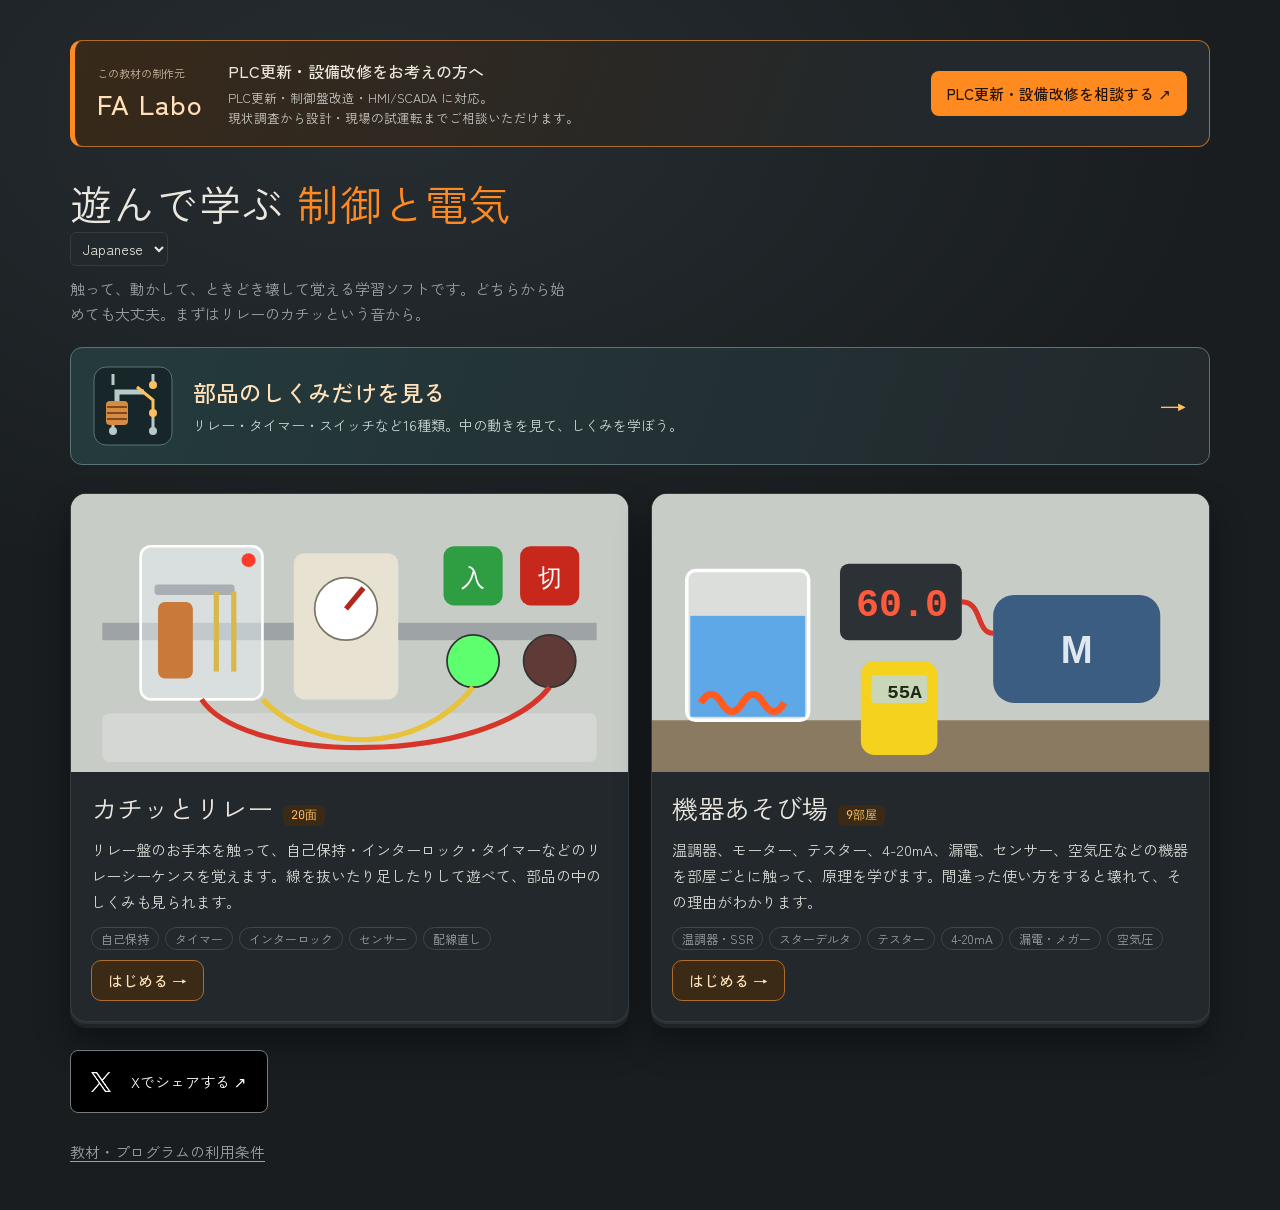
==== index.html @ ec650c58 "初版公開" ====
<!doctype html>
<html lang="ja">
<head>
<meta charset="utf-8">
<meta name="viewport" content="width=device-width, initial-scale=1">
<title>遊んで学ぶ制御と電気</title>
<meta name="description" content="触って、動かして学ぶ制御と電気。カチッとリレー20面と機器あそび場9部屋をブラウザーで体験。制作：FA Labo。">
<link rel="canonical" href="https://learn.fa-labo.com/">
<meta property="og:type" content="website">
<meta property="og:locale" content="ja_JP">
<meta property="og:site_name" content="FA Labo">
<meta property="og:title" content="遊んで学ぶ 制御と電気">
<meta property="og:description" content="触って、動かして学ぶ。リレー・モーター・温度・測定などをブラウザーで体験できる教材です。">
<meta property="og:url" content="https://learn.fa-labo.com/">
<meta property="og:image" content="https://learn.fa-labo.com/assets/share-card.png">
<meta property="og:image:type" content="image/png">
<meta property="og:image:width" content="1200">
<meta property="og:image:height" content="630">
<meta property="og:image:alt" content="遊んで学ぶ 制御と電気。カチッとリレーと機器あそび場。制作 FA Labo。">
<meta name="twitter:card" content="summary_large_image">
<meta name="twitter:title" content="遊んで学ぶ 制御と電気">
<meta name="twitter:description" content="リレー20面と機器あそび場9部屋。触って、動かして学べるFA Laboの教材です。">
<meta name="twitter:image" content="https://learn.fa-labo.com/assets/share-card.png">
<meta name="twitter:image:alt" content="遊んで学ぶ 制御と電気。カチッとリレーと機器あそび場。制作 FA Labo。">
<link rel="preconnect" href="https://fonts.googleapis.com">
<link rel="stylesheet" href="https://fonts.googleapis.com/css2?family=Zen+Kaku+Gothic+New:wght@400;500&family=JetBrains+Mono:wght@500&display=swap">
<style>
/* Layout: 作業台の上に2枚の大きなカード。下に資料。単一のダーク作業場テーマ(2つのソフトと同じ) */
:root{
  color-scheme:dark;
  --bg:#191d20;--bench:#22282c;--ink:#ebe7de;--muted:#98a2a6;--line:#343c41;--accent:#ff8a1f;--live:#ffc061;
  --f-body:"Zen Kaku Gothic New","Hiragino Sans","Yu Gothic","Meiryo",system-ui,sans-serif;
  --f-mono:"JetBrains Mono",ui-monospace,Consolas,monospace;
}
*{box-sizing:border-box}
html,body{margin:0;min-height:100%}
body{background:var(--bg);color:var(--ink);font-family:var(--f-body);font-size:15px;background-image:radial-gradient(1200px 700px at 30% 10%,#262d31 0%,var(--bg) 70%)}
.wrap{max-width:1180px;margin:0 auto;padding:40px max(20px,env(safe-area-inset-left,0px)) 48px;display:flex;flex-direction:column;gap:28px}
header h1{font-weight:400;font-size:clamp(28px,4vw,42px);margin:0;letter-spacing:.02em;line-height:1.35;text-wrap:balance}
header h1 em{font-style:normal;color:var(--accent)}
header p{margin:10px 0 0;color:var(--muted);line-height:1.7;max-width:62ch}
.header-actions{display:flex;align-items:center;flex-wrap:wrap;gap:12px 24px;margin-top:20px}
.parts-link{display:flex;align-items:center;gap:20px;width:100%;padding:18px 22px;border:1px solid #587477;border-radius:12px;background:linear-gradient(110deg,#243b3d,#22282c);color:var(--ink);text-decoration:none;transition:border-color .15s,background .15s}
.parts-link:hover{border-color:var(--live);background:#2b4142}
.parts-link:focus-visible{outline:3px solid var(--accent);outline-offset:3px}
.parts-link svg{width:80px;height:80px;flex-shrink:0}
.parts-copy{display:flex;flex-direction:column;gap:5px;min-width:0}
.parts-copy strong{font-size:clamp(18px,2.5vw,23px);font-weight:500;color:#ffe0b8;line-height:1.5}
.parts-copy small{font-size:14px;color:#c8d5d3;line-height:1.6}
.parts-link .parts-arrow{margin-left:auto;font-size:28px;color:var(--live)}
@media(max-width:600px){.parts-link{padding:16px;gap:12px}.parts-link svg{width:48px;height:64px}.parts-link .parts-arrow{display:none}}
.share-link{display:inline-flex;align-items:center;gap:20px;padding:20px;border:1px solid #727b80;border-radius:8px;background:#000;color:#fff;text-decoration:none}
.share-link img{display:block;width:20px;height:20px;object-fit:contain;flex-shrink:0}
.share-link:hover{border-color:#fff;color:#fff}
.share-link:focus-visible{outline:3px solid var(--accent);outline-offset:3px}
.cards{display:grid;grid-template-columns:repeat(auto-fit,minmax(min(100%,320px),1fr));gap:22px}
a.card{display:flex;flex-direction:column;text-decoration:none;color:inherit;background:var(--bench);border:1px solid var(--line);border-radius:16px;overflow:hidden;
  box-shadow:0 2px 0 #2b3134,0 6px 0 #1f2427,0 20px 34px rgba(0,0,0,.4);transition:transform .15s,border-color .15s}
a.card:hover{transform:translateY(-4px);border-color:#b06c2a}
a.card:focus-visible{outline:3px solid var(--accent);outline-offset:3px}
.pic{background:linear-gradient(#d9dcd6,#b9bdb7);aspect-ratio:16/8;max-width:100%}
.pic svg{display:block;width:100%;height:100%}
.body{padding:18px 20px 20px;display:flex;flex-direction:column;gap:10px;flex:1}
.body h2{font-weight:400;font-size:26px;line-height:1.4;margin:0;display:flex;align-items:baseline;gap:10px;flex-wrap:wrap}
.body h2 span{font-family:var(--f-mono);font-size:12px;color:var(--live);background:#3a2a16;border-radius:6px;padding:2px 8px}
.body p{margin:0;line-height:1.75;color:#d6d9d4}
.tags{display:flex;flex-wrap:wrap;gap:6px;margin-top:2px}
.tags i{font-style:normal;font-size:12px;color:var(--muted);border:1px solid #3d474d;border-radius:999px;padding:2px 9px}
.go{margin-top:auto;align-self:flex-start;font-weight:500;background:#3a2a16;border:1px solid #b06c2a;color:#ffe0b8;border-radius:10px;padding:9px 16px}
a.card:hover .go{background:var(--accent);color:#1a1206}
@media (prefers-reduced-motion:reduce){a.card{transition:none}}

.sponsor{display:flex;flex-wrap:wrap;align-items:center;gap:14px 24px;padding:18px 22px;border:1px solid #b06c2a;border-left:5px solid var(--accent);border-radius:12px;background:linear-gradient(110deg,#382919,#22282c 75%)}
.sponsor-brand{display:flex;flex-direction:column;gap:3px}
.sponsor-brand small{font-size:11px;color:#c9b69d}
.sponsor-brand strong{font:500 27px var(--f-body);letter-spacing:.04em;color:#ffe0b8}
.sponsor-copy{flex:1;min-width:200px}
.sponsor-copy p{margin:0;color:var(--ink);font-weight:500;font-size:16px}
.sponsor-copy small{display:block;margin-top:5px;color:#c5c7c2;line-height:1.6}
.sponsor-cta{display:inline-block;padding:12px 16px;border-radius:8px;background:var(--accent);color:#211407;font-weight:500;text-decoration:none;text-align:center}
.sponsor-cta:hover{background:#ffb054}
.sponsor-cta:focus-visible{outline:3px solid #fff;outline-offset:3px}
@media(max-width:600px){.sponsor{padding:16px;gap:12px}.sponsor-copy{flex-basis:100%;min-width:0}.sponsor-cta{width:100%}}
</style>
<link rel="stylesheet" href="assets/lesson-language.css">
<script defer src="assets/english-cache.js"></script>
<script defer src="assets/lesson-terms.js"></script>
<script defer src="assets/lesson-language.js"></script>
</head>
<body>
<div class="wrap">
  <aside class="sponsor" aria-label="制作元 FA Labo のご案内">
    <div class="sponsor-brand"><small>この教材の制作元</small><strong>FA Labo</strong></div>
    <div class="sponsor-copy"><p>PLC更新・設備改修をお考えの方へ</p><small>PLC更新・制御盤改造・HMI/SCADA に対応。<br>現状調査から設計・現場の試運転までご相談いただけます。</small></div>
    <a class="sponsor-cta" href="https://fa-labo.com/">PLC更新・設備改修を相談する ↗</a>
  </aside>
  <header>
    <h1>遊んで学ぶ <em>制御と電気</em></h1>
    <select class="language-picker" data-language aria-label="Language / 言語" translate="no"><option value="ja" lang="en">Japanese</option><option value="en" lang="en">English</option></select>
    <p>触って、動かして、ときどき壊して覚える学習ソフトです。どちらから始めても大丈夫。まずはリレーのカチッという音から。</p>
    <div class="header-actions">
      <a class="parts-link" href="apps/click-relay.html?view=parts">
        <svg viewBox="0 0 80 80" aria-hidden="true" focusable="false">
          <rect x="1" y="1" width="78" height="78" rx="12" fill="#172729" stroke="#587477"/>
          <path d="M20 65V47M60 65V47M20 19V8M60 19V8" stroke="#b7c9c8" stroke-width="3" fill="none"/>
          <rect x="13" y="35" width="22" height="24" rx="4" fill="#d58b42"/>
          <path d="M14 41H34M14 47H34M14 53H34" stroke="#82471d" stroke-width="2"/>
          <path d="M24 35V26H51" stroke="#b7c9c8" stroke-width="5" fill="none"/>
          <path d="M60 47V34L44 21" stroke="#ffc061" stroke-width="3" fill="none"/>
          <circle cx="60" cy="19" r="4" fill="#ffc061"/><circle cx="60" cy="47" r="4" fill="#ffc061"/>
          <circle cx="20" cy="65" r="4" fill="#b7c9c8"/><circle cx="60" cy="65" r="4" fill="#b7c9c8"/>
        </svg>
        <span class="parts-copy"><strong>部品のしくみだけを見る</strong><small>リレー・タイマー・スイッチなど16種類。中の動きを見て、しくみを学ぼう。</small></span>
        <span class="parts-arrow" aria-hidden="true">→</span>
      </a>
    </div>
  </header>

  <div class="cards">
    <a class="card" href="apps/click-relay.html">
      <div class="pic"><svg viewBox="0 0 320 160" aria-hidden="true">
        <rect x="0" y="0" width="320" height="160" fill="#c8ccc6"/>
        <rect x="18" y="74" width="284" height="10" fill="#9ea3a6"/>
        <rect x="40" y="30" width="70" height="88" rx="6" fill="rgba(235,245,250,.45)" stroke="#fff" stroke-width="1.5"/>
        <rect x="50" y="62" width="20" height="44" rx="4" fill="#c97a3a"/><rect x="48" y="52" width="46" height="6" rx="2" fill="#a9aeb2"/>
        <rect x="82" y="56" width="3" height="46" fill="#d9b84a"/><rect x="92" y="56" width="3" height="46" fill="#d9b84a"/>
        <circle cx="102" cy="38" r="4" fill="#ff3b2b"/>
        <rect x="128" y="34" width="60" height="84" rx="6" fill="#e8e2d2"/><circle cx="158" cy="66" r="18" fill="#fff" stroke="#7d7666"/><line x1="158" y1="66" x2="168" y2="54" stroke="#b2261c" stroke-width="3"/>
        <rect x="18" y="126" width="284" height="28" rx="4" fill="#d4d7d3"/>
        <rect x="214" y="30" width="34" height="34" rx="6" fill="#2f9e43"/><text x="231" y="53" text-anchor="middle" style="font:500 14px sans-serif;fill:#fff">入</text>
        <rect x="258" y="30" width="34" height="34" rx="6" fill="#c8281c"/><text x="275" y="53" text-anchor="middle" style="font:500 14px sans-serif;fill:#fff">切</text>
        <circle cx="231" cy="96" r="15" fill="#5dff6e" stroke="#333"/><circle cx="275" cy="96" r="15" fill="#5f3a36" stroke="#333"/>
        <path d="M110 118 C140 150 200 150 231 111" fill="none" stroke="#e8c23a" stroke-width="3"/><path d="M75 118 C100 156 240 156 275 111" fill="none" stroke="#d8352a" stroke-width="3"/>
      </svg></div>
      <div class="body">
        <h2>カチッとリレー<span>20面</span></h2>
        <p>リレー盤のお手本を触って、自己保持・インターロック・タイマーなどのリレーシーケンスを覚えます。線を抜いたり足したりして遊べて、部品の中のしくみも見られます。</p>
        <div class="tags"><i>自己保持</i><i>タイマー</i><i>インターロック</i><i>センサー</i><i>配線直し</i></div>
        <span class="go">はじめる →</span>
      </div>
    </a>

    <a class="card" href="apps/device-playground.html">
      <div class="pic"><svg viewBox="0 0 320 160" aria-hidden="true">
        <rect x="0" y="0" width="320" height="160" fill="#c8ccc6"/>
        <rect x="0" y="130" width="320" height="30" fill="#8b7a62"/>
        <rect x="20" y="44" width="70" height="86" rx="5" fill="rgba(255,255,255,.35)" stroke="#fff" stroke-width="2"/>
        <rect x="22" y="70" width="66" height="58" fill="#5fa8e8"/><path d="M28 120 q6 -10 12 0 t12 0 t12 0 t12 0" fill="none" stroke="#ff5a1f" stroke-width="4"/>
        <rect x="108" y="40" width="70" height="44" rx="5" fill="#2c3136"/><text x="170" y="70" text-anchor="end" style="font:700 22px monospace;fill:#ff5a3c">60.0</text>
        <rect x="196" y="58" width="96" height="62" rx="12" fill="#3b5d82"/><text x="244" y="97" text-anchor="middle" style="font:700 22px sans-serif;fill:#dfe8f0">M</text>
        <rect x="120" y="96" width="44" height="54" rx="8" fill="#f4d21e"/><rect x="126" y="104" width="32" height="16" rx="2" fill="#c9d6b8"/><text x="155" y="117" text-anchor="end" style="font:700 11px monospace;fill:#1c2a14">55A</text>
        <path d="M178 62 C190 62 186 80 196 80" fill="none" stroke="#d8352a" stroke-width="3"/>
      </svg></div>
      <div class="body">
        <h2>機器あそび場<span>9部屋</span></h2>
        <p>温調器、モーター、テスター、4-20mA、漏電、センサー、空気圧などの機器を部屋ごとに触って、原理を学びます。間違った使い方をすると壊れて、その理由がわかります。</p>
        <div class="tags"><i>温調器・SSR</i><i>スターデルタ</i><i>テスター</i><i>4-20mA</i><i>漏電・メガー</i><i>空気圧</i></div>
        <span class="go">はじめる →</span>
      </div>
    </a>
  </div>
  <div class="share-footer">
<a class="share-link" href="https://x.com/intent/tweet?url=https%3A%2F%2Flearn.fa-labo.com%2F&amp;text=%E9%81%8A%E3%82%93%E3%81%A7%E5%AD%A6%E3%81%B6%20%E5%88%B6%E5%BE%A1%E3%81%A8%E9%9B%BB%E6%B0%97%20%7C%20FA%20Labo" target="_blank" rel="noopener noreferrer"><img src="assets/x-logo-white.png" alt="" width="20" height="20"><span>Xでシェアする ↗</span></a>
  </div>
  <footer><a class="license-link" href="LICENSE.txt" target="_blank" rel="noopener">教材・プログラムの利用条件</a></footer>
</div>
</body>
</html>
---- assets/lesson-language.css ----
.language-picker{font:inherit;font-size:14px;color:var(--ink,#eee);background:#22292d;border:1px solid var(--line,#58605c);border-radius:6px;padding:5px 8px;max-width:100%}
.license-link{color:var(--muted);text-underline-offset:3px}
/* Reserve room for both labels so toggling a control does not move its neighbours. */
button:is(#lid,#drain,#hs,#ilk,#brk,#measBreaker,#flt,#r250,#run,#touch,#cam,#wirePower,#snd,#reset.t,#partPause){box-sizing:border-box;flex-shrink:0;max-width:100%;width:var(--toggle-width,16em)}
button:is(#run,#wirePower,#partPause){--toggle-width:8em}
button#snd{--toggle-width:9em}
button:is(#lid,#drain,#hs,#r250){--toggle-width:14em}
button:is(#touch,#cam){--toggle-width:22em}
button#reset.t{--toggle-width:18em}
#referenceEnds:not([hidden]){display:block;margin-top:8px;color:var(--ink);font-size:14px}
html:lang(en) .stages button,html:lang(en) .rooms button{white-space:normal}
html:lang(en) .ptext,html:lang(en) .notes,html:lang(en) .say{overflow-wrap:anywhere}
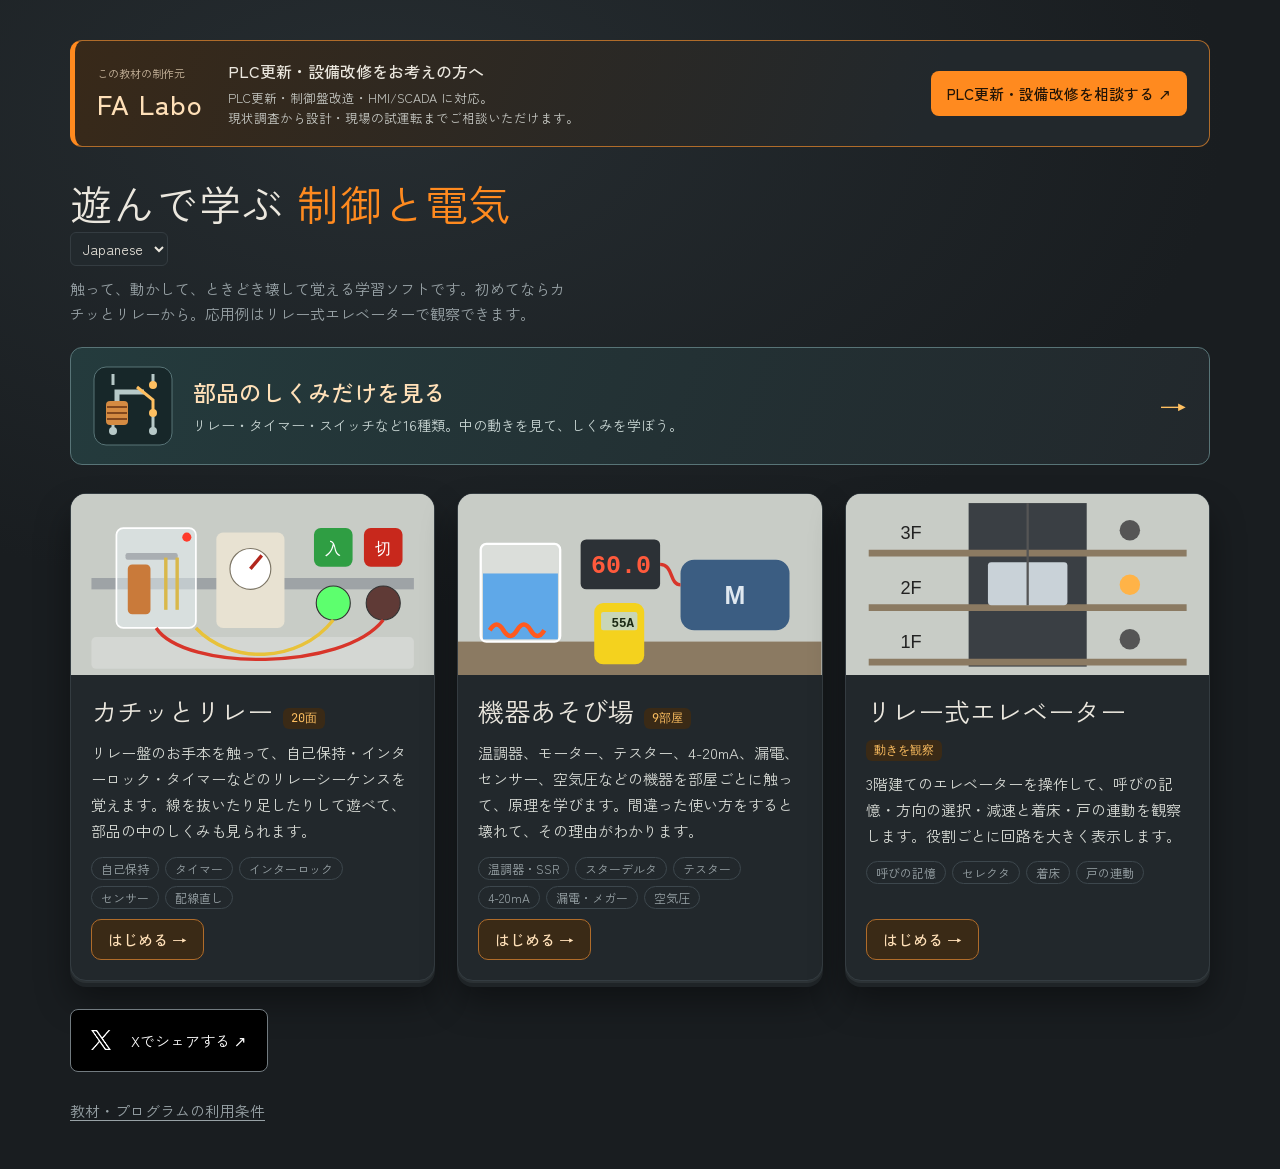
==== commit 1fbe82cb: "リレー式エレベーター教材と共通の言語・記録機能を追加" ====
--- a/index.html
+++ b/index.html
@@ -4,7 +4,7 @@
 <meta charset="utf-8">
 <meta name="viewport" content="width=device-width, initial-scale=1">
 <title>遊んで学ぶ制御と電気</title>
-<meta name="description" content="触って、動かして学ぶ制御と電気。カチッとリレー20面と機器あそび場9部屋をブラウザーで体験。制作：FA Labo。">
+<meta name="description" content="触って、動かして学ぶ制御と電気。リレー20面、機器9部屋、リレー式エレベーターをブラウザーで体験。制作：FA Labo。">
 <link rel="canonical" href="https://learn.fa-labo.com/">
 <meta property="og:type" content="website">
 <meta property="og:locale" content="ja_JP">
@@ -97,7 +97,7 @@
   <header>
     <h1>遊んで学ぶ <em>制御と電気</em></h1>
     <select class="language-picker" data-language aria-label="Language / 言語" translate="no"><option value="ja" lang="en">Japanese</option><option value="en" lang="en">English</option></select>
-    <p>触って、動かして、ときどき壊して覚える学習ソフトです。どちらから始めても大丈夫。まずはリレーのカチッという音から。</p>
+    <p>触って、動かして、ときどき壊して覚える学習ソフトです。初めてならカチッとリレーから。応用例はリレー式エレベーターで観察できます。</p>
     <div class="header-actions">
       <a class="parts-link" href="apps/click-relay.html?view=parts">
         <svg viewBox="0 0 80 80" aria-hidden="true" focusable="false">
@@ -158,6 +158,10 @@
         <span class="go">はじめる →</span>
       </div>
     </a>
+    <a class="card" href="apps/relay-elevator.html">
+      <div class="pic"><svg viewBox="0 0 320 160" aria-hidden="true"><rect width="320" height="160" fill="#c8ccc6"/><rect x="108" y="8" width="104" height="144" fill="#3a3f44"/><path d="M20 52H300M20 100H300M20 148H300" stroke="#8b7a62" stroke-width="6"/><rect x="125" y="60" width="70" height="38" rx="3" fill="#c9d2d8"/><path d="M160 60V98M160 8V60" stroke="#555" stroke-width="2"/><g fill="#222" style="font:400 16px sans-serif"><text x="48" y="40">3F</text><text x="48" y="88">2F</text><text x="48" y="136">1F</text></g><circle cx="250" cy="32" r="9" fill="#555"/><circle cx="250" cy="80" r="9" fill="#ffb347"/><circle cx="250" cy="128" r="9" fill="#555"/></svg></div>
+      <div class="body"><h2>リレー式エレベーター<span>動きを観察</span></h2><p>3階建てのエレベーターを操作して、呼びの記憶・方向の選択・減速と着床・戸の連動を観察します。役割ごとに回路を大きく表示します。</p><div class="tags"><i>呼びの記憶</i><i>セレクタ</i><i>着床</i><i>戸の連動</i></div><span class="go">はじめる →</span></div>
+    </a>
   </div>
   <div class="share-footer">
 <a class="share-link" href="https://x.com/intent/tweet?url=https%3A%2F%2Flearn.fa-labo.com%2F&amp;text=%E9%81%8A%E3%82%93%E3%81%A7%E5%AD%A6%E3%81%B6%20%E5%88%B6%E5%BE%A1%E3%81%A8%E9%9B%BB%E6%B0%97%20%7C%20FA%20Labo" target="_blank" rel="noopener noreferrer"><img src="assets/x-logo-white.png" alt="" width="20" height="20"><span>Xでシェアする ↗</span></a>
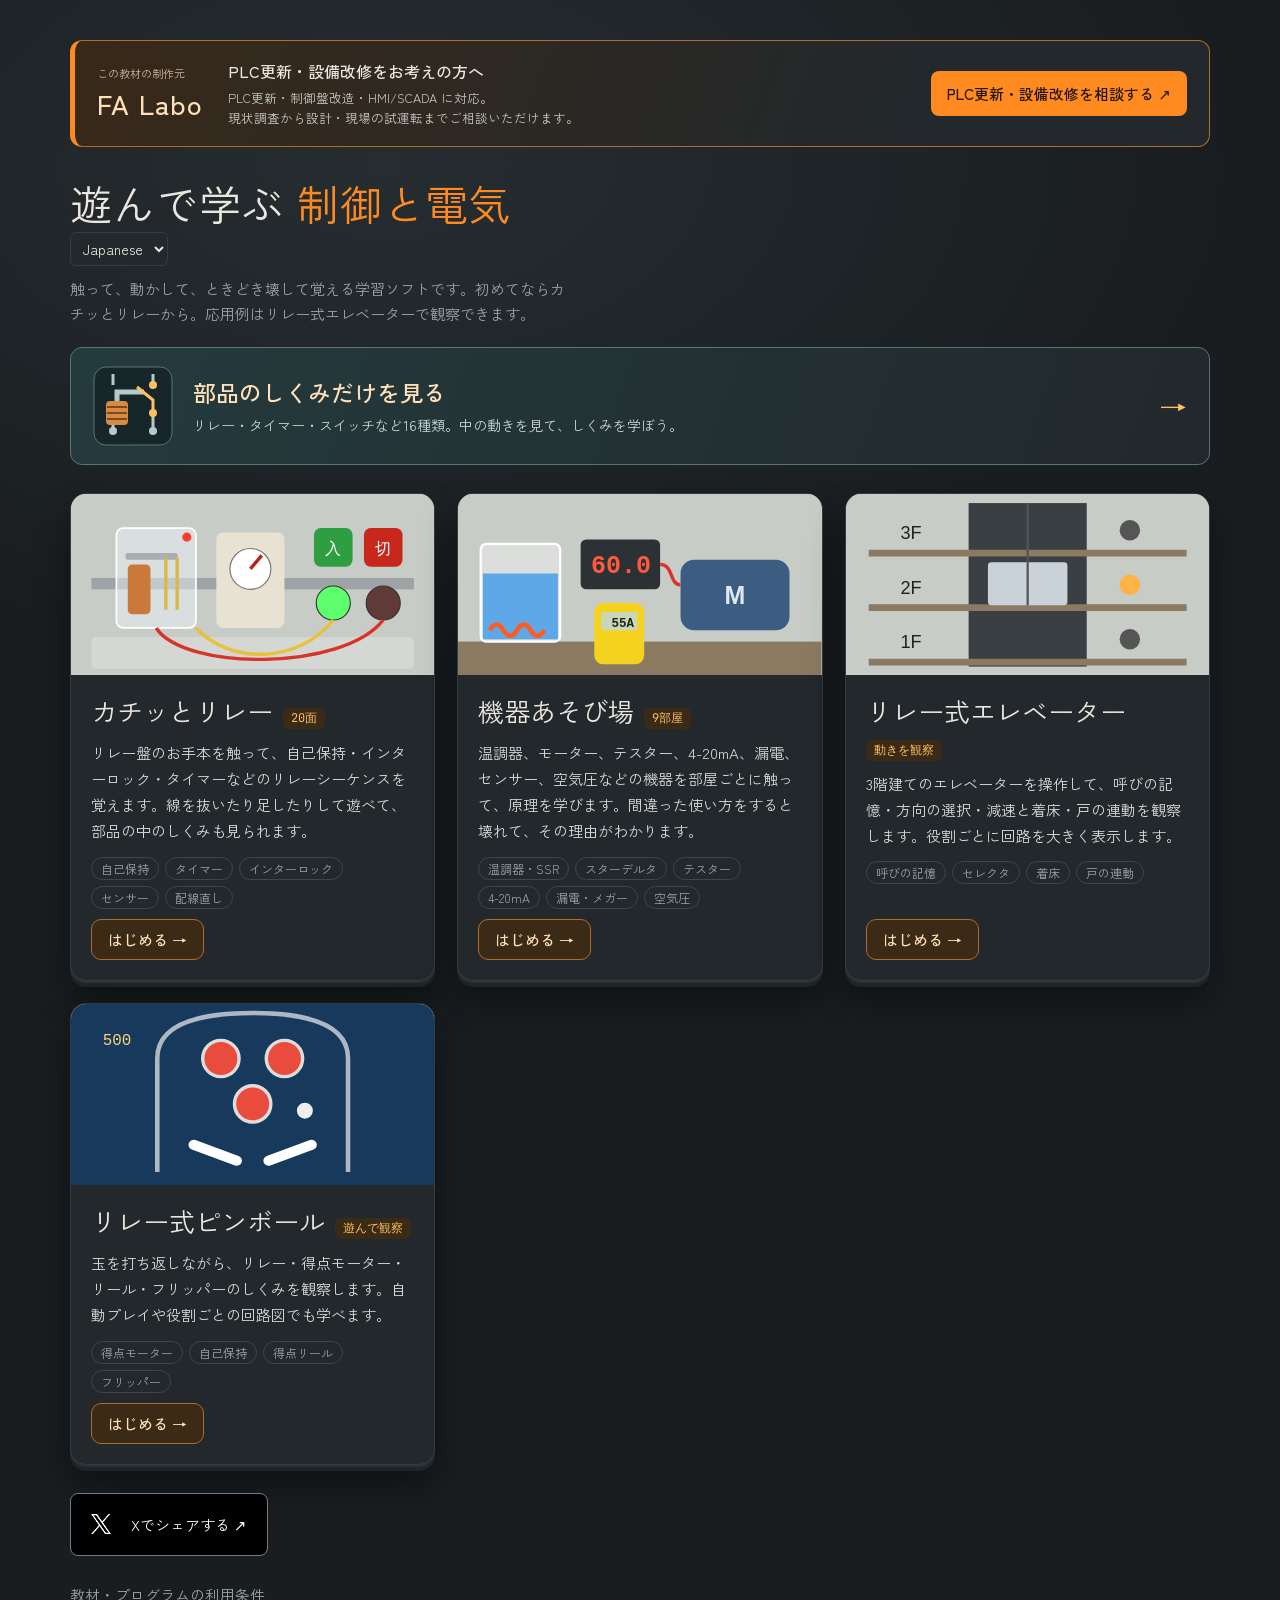
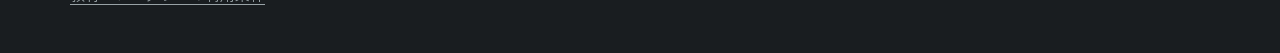
==== commit 2f815d74: "リレー式ピンボール教材を追加し5球固定の回路に整理" ====
--- a/index.html
+++ b/index.html
@@ -4,7 +4,7 @@
 <meta charset="utf-8">
 <meta name="viewport" content="width=device-width, initial-scale=1">
 <title>遊んで学ぶ制御と電気</title>
-<meta name="description" content="触って、動かして学ぶ制御と電気。リレー20面、機器9部屋、リレー式エレベーターをブラウザーで体験。制作：FA Labo。">
+<meta name="description" content="触って、動かして学ぶ制御と電気。リレー20面、機器9部屋、エレベーター、ピンボールをブラウザーで体験。制作：FA Labo。">
 <link rel="canonical" href="https://learn.fa-labo.com/">
 <meta property="og:type" content="website">
 <meta property="og:locale" content="ja_JP">
@@ -162,6 +162,10 @@
       <div class="pic"><svg viewBox="0 0 320 160" aria-hidden="true"><rect width="320" height="160" fill="#c8ccc6"/><rect x="108" y="8" width="104" height="144" fill="#3a3f44"/><path d="M20 52H300M20 100H300M20 148H300" stroke="#8b7a62" stroke-width="6"/><rect x="125" y="60" width="70" height="38" rx="3" fill="#c9d2d8"/><path d="M160 60V98M160 8V60" stroke="#555" stroke-width="2"/><g fill="#222" style="font:400 16px sans-serif"><text x="48" y="40">3F</text><text x="48" y="88">2F</text><text x="48" y="136">1F</text></g><circle cx="250" cy="32" r="9" fill="#555"/><circle cx="250" cy="80" r="9" fill="#ffb347"/><circle cx="250" cy="128" r="9" fill="#555"/></svg></div>
       <div class="body"><h2>リレー式エレベーター<span>動きを観察</span></h2><p>3階建てのエレベーターを操作して、呼びの記憶・方向の選択・減速と着床・戸の連動を観察します。役割ごとに回路を大きく表示します。</p><div class="tags"><i>呼びの記憶</i><i>セレクタ</i><i>着床</i><i>戸の連動</i></div><span class="go">はじめる →</span></div>
     </a>
+    <a class="card" href="apps/relay-pinball.html">
+      <div class="pic"><svg viewBox="0 0 320 160" aria-hidden="true"><rect width="320" height="160" fill="#173a5c"/><path d="M76 148V48Q76 8 160 8Q244 8 244 48V148" fill="none" stroke="#adb8c4" stroke-width="4"/><g fill="#e94b3c" stroke="#ddd" stroke-width="3"><circle cx="132" cy="48" r="16"/><circle cx="188" cy="48" r="16"/><circle cx="160" cy="88" r="16"/></g><path d="M108 124L146 138M212 124L174 138" stroke="#fff" stroke-width="9" stroke-linecap="round"/><circle cx="206" cy="94" r="7" fill="#eee"/><text x="28" y="36" fill="#ffcf7a" style="font:500 14px monospace">500</text></svg></div>
+      <div class="body"><h2>リレー式ピンボール<span>遊んで観察</span></h2><p>玉を打ち返しながら、リレー・得点モーター・リール・フリッパーのしくみを観察します。自動プレイや役割ごとの回路図でも学べます。</p><div class="tags"><i>得点モーター</i><i>自己保持</i><i>得点リール</i><i>フリッパー</i></div><span class="go">はじめる →</span></div>
+    </a>
   </div>
   <div class="share-footer">
 <a class="share-link" href="https://x.com/intent/tweet?url=https%3A%2F%2Flearn.fa-labo.com%2F&amp;text=%E9%81%8A%E3%82%93%E3%81%A7%E5%AD%A6%E3%81%B6%20%E5%88%B6%E5%BE%A1%E3%81%A8%E9%9B%BB%E6%B0%97%20%7C%20FA%20Labo" target="_blank" rel="noopener noreferrer"><img src="assets/x-logo-white.png" alt="" width="20" height="20"><span>Xでシェアする ↗</span></a>
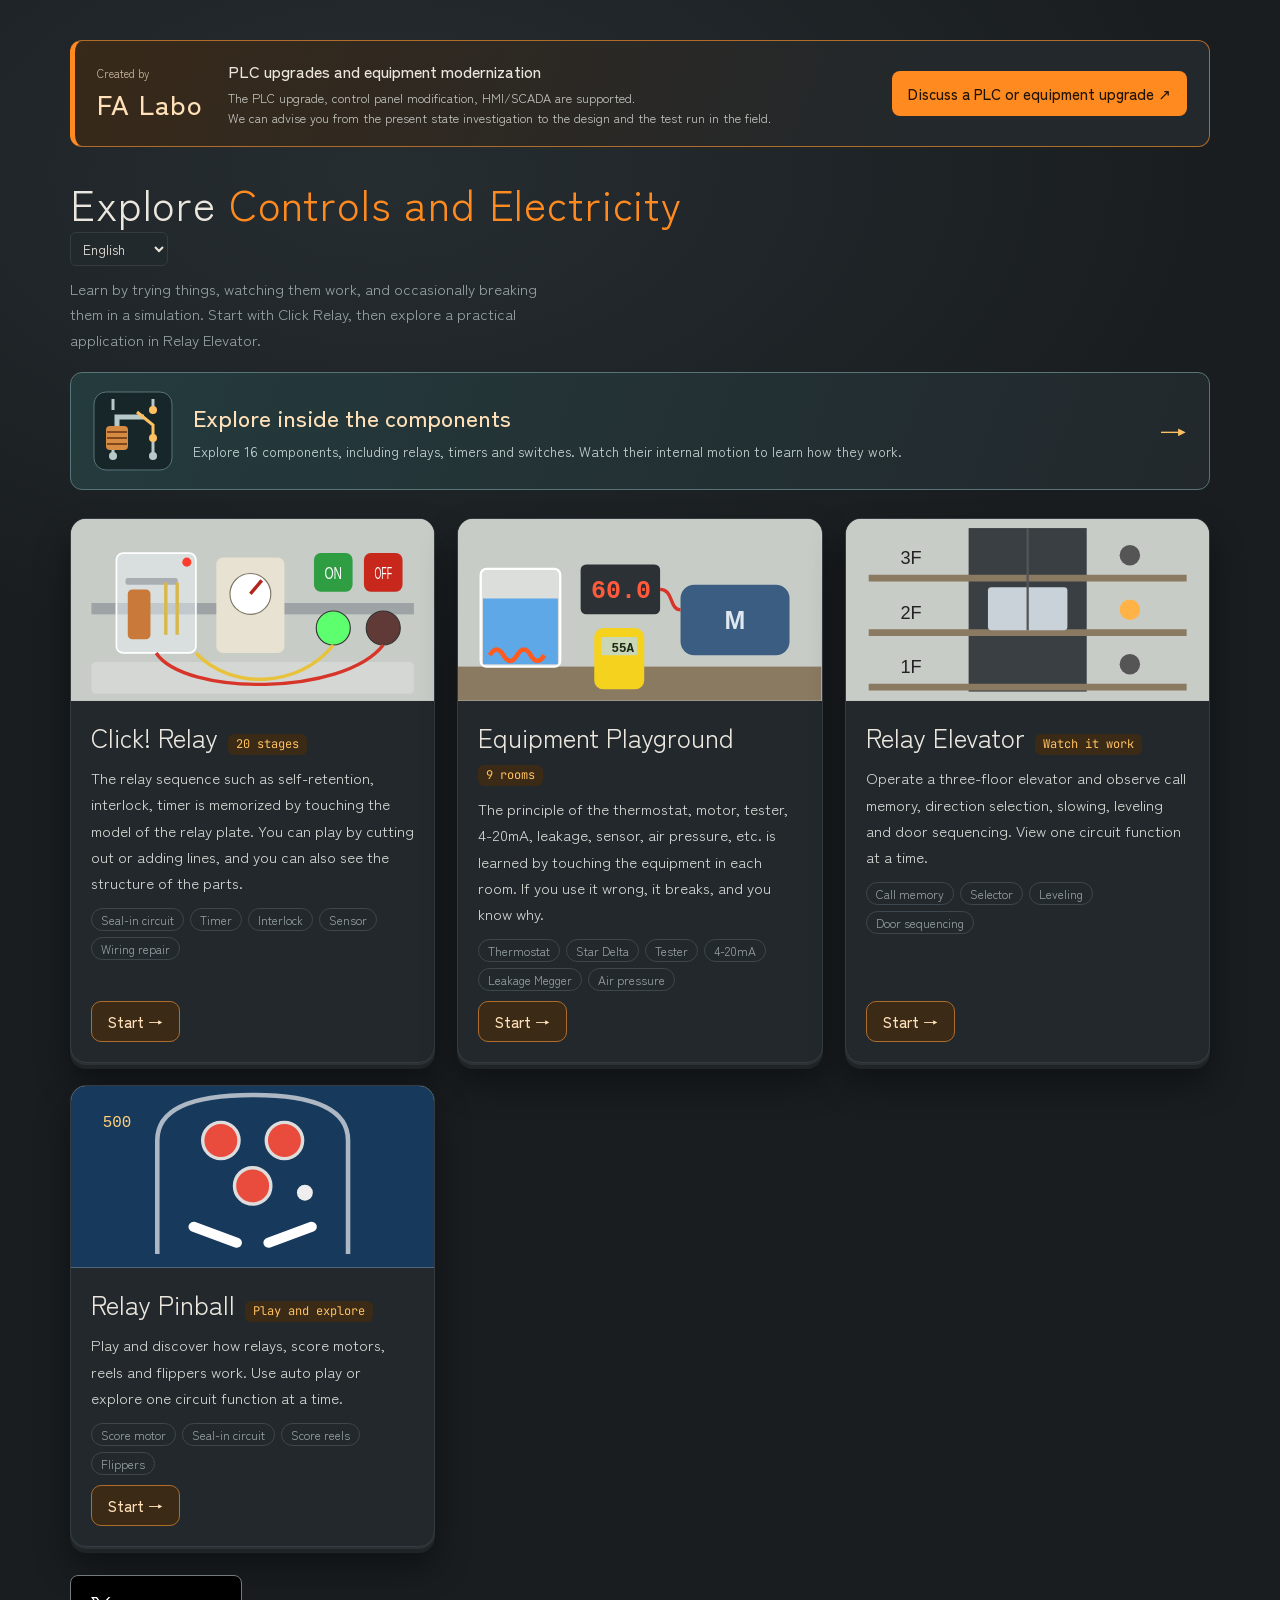
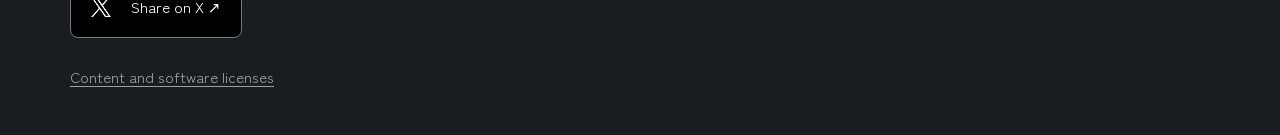
==== commit ed791032: "英訳漏れを修正しブラウザー言語とX投稿文の切り替えに対応" ====
--- a/index.html
+++ b/index.html
@@ -168,7 +168,7 @@
     </a>
   </div>
   <div class="share-footer">
-<a class="share-link" href="https://x.com/intent/tweet?url=https%3A%2F%2Flearn.fa-labo.com%2F&amp;text=%E9%81%8A%E3%82%93%E3%81%A7%E5%AD%A6%E3%81%B6%20%E5%88%B6%E5%BE%A1%E3%81%A8%E9%9B%BB%E6%B0%97%20%7C%20FA%20Labo" target="_blank" rel="noopener noreferrer"><img src="assets/x-logo-white.png" alt="" width="20" height="20"><span>Xでシェアする ↗</span></a>
+<a class="share-link" data-share-ja="遊んで学ぶ 制御と電気 | FA Labo" data-share-en="Learn Controls and Electricity Through Play | FA Labo" href="https://x.com/intent/tweet?url=https%3A%2F%2Flearn.fa-labo.com%2F&amp;text=%E9%81%8A%E3%82%93%E3%81%A7%E5%AD%A6%E3%81%B6%20%E5%88%B6%E5%BE%A1%E3%81%A8%E9%9B%BB%E6%B0%97%20%7C%20FA%20Labo" target="_blank" rel="noopener noreferrer"><img src="assets/x-logo-white.png" alt="" width="20" height="20"><span>Xでシェアする ↗</span></a>
   </div>
   <footer><a class="license-link" href="LICENSE.txt" target="_blank" rel="noopener">教材・プログラムの利用条件</a></footer>
 </div>
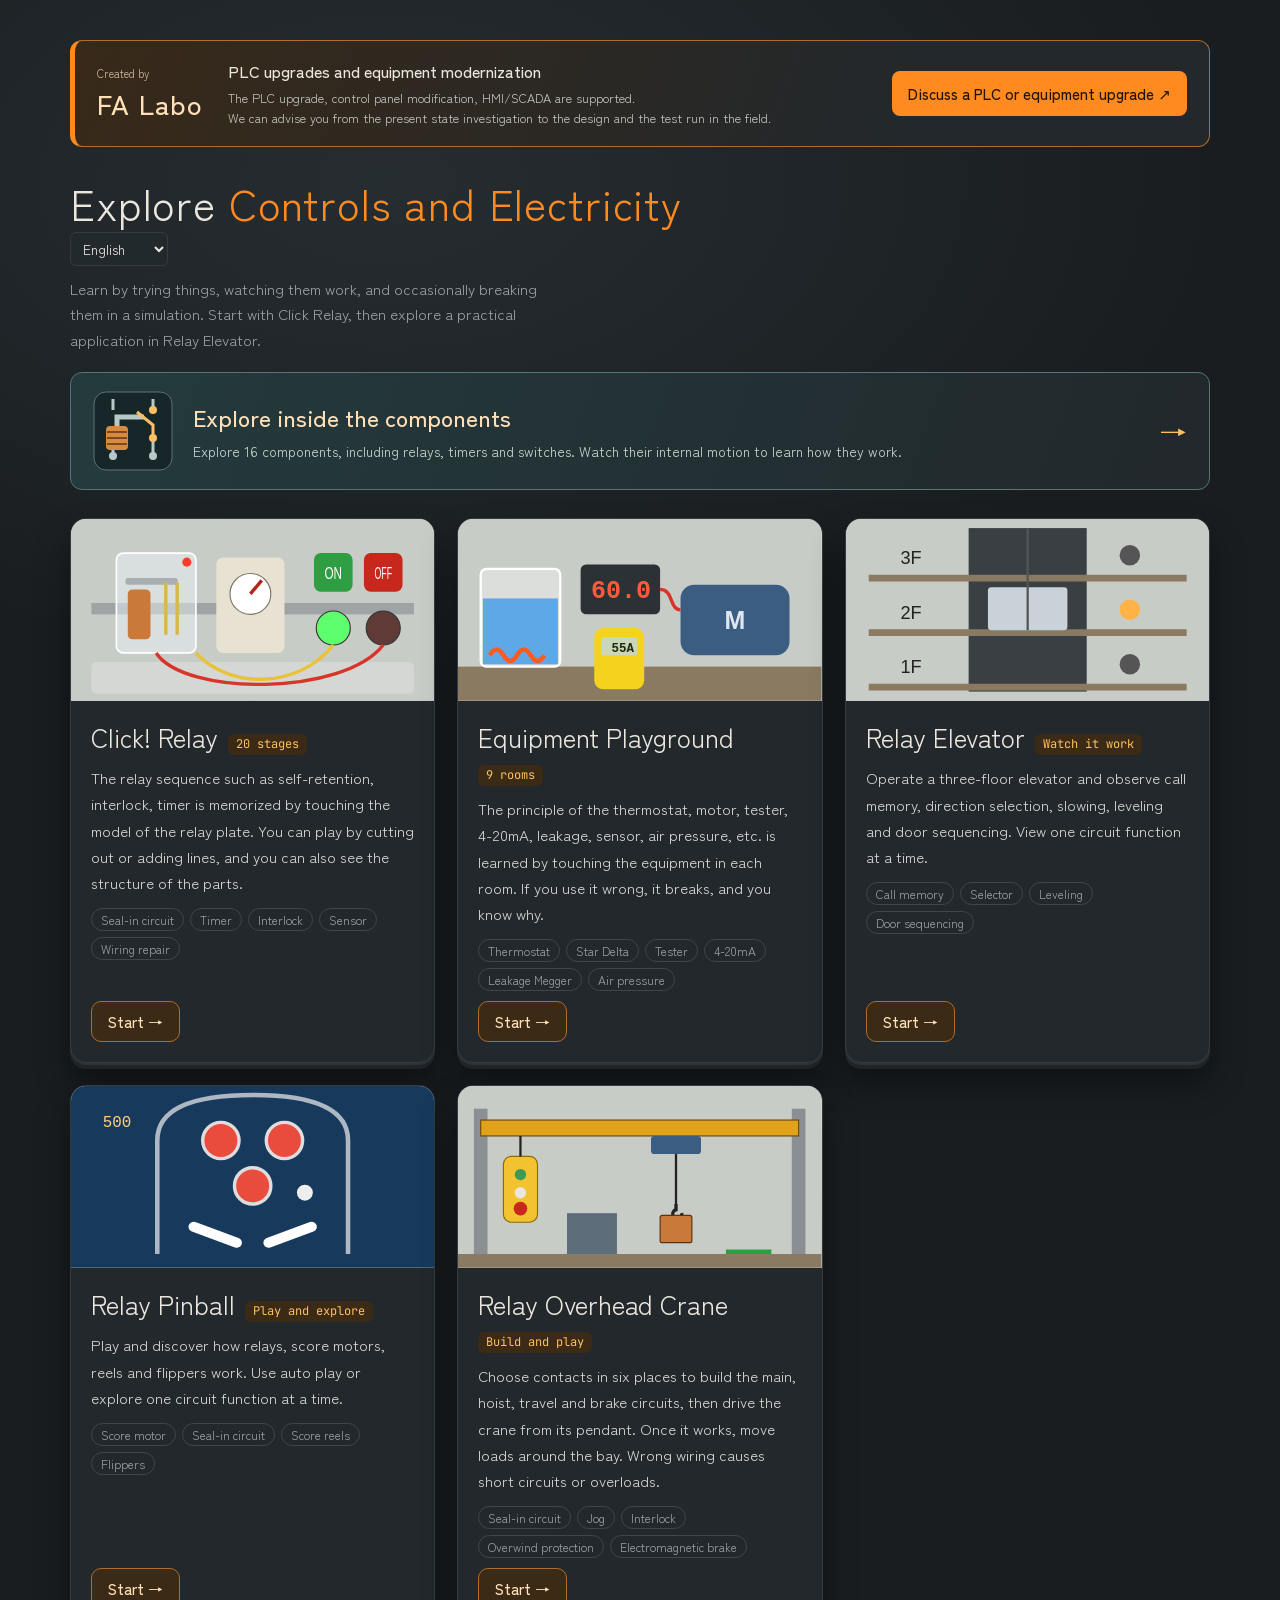
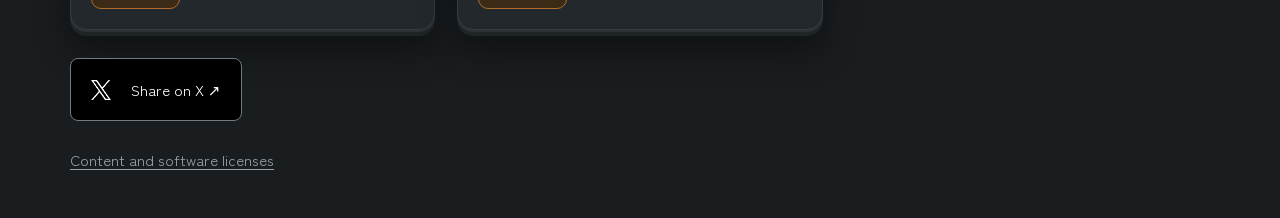
==== commit f76a586e: "天井クレーン教材を追加し日英表示と任意の答え表示に対応" ====
--- a/index.html
+++ b/index.html
@@ -4,7 +4,7 @@
 <meta charset="utf-8">
 <meta name="viewport" content="width=device-width, initial-scale=1">
 <title>遊んで学ぶ制御と電気</title>
-<meta name="description" content="触って、動かして学ぶ制御と電気。リレー20面、機器9部屋、エレベーター、ピンボールをブラウザーで体験。制作：FA Labo。">
+<meta name="description" content="触って、動かして学ぶ制御と電気。リレー20面、機器9部屋、エレベーター、ピンボール、天井クレーンをブラウザーで体験。制作：FA Labo。">
 <link rel="canonical" href="https://learn.fa-labo.com/">
 <meta property="og:type" content="website">
 <meta property="og:locale" content="ja_JP">
@@ -166,6 +166,10 @@
       <div class="pic"><svg viewBox="0 0 320 160" aria-hidden="true"><rect width="320" height="160" fill="#173a5c"/><path d="M76 148V48Q76 8 160 8Q244 8 244 48V148" fill="none" stroke="#adb8c4" stroke-width="4"/><g fill="#e94b3c" stroke="#ddd" stroke-width="3"><circle cx="132" cy="48" r="16"/><circle cx="188" cy="48" r="16"/><circle cx="160" cy="88" r="16"/></g><path d="M108 124L146 138M212 124L174 138" stroke="#fff" stroke-width="9" stroke-linecap="round"/><circle cx="206" cy="94" r="7" fill="#eee"/><text x="28" y="36" fill="#ffcf7a" style="font:500 14px monospace">500</text></svg></div>
       <div class="body"><h2>リレー式ピンボール<span>遊んで観察</span></h2><p>玉を打ち返しながら、リレー・得点モーター・リール・フリッパーのしくみを観察します。自動プレイや役割ごとの回路図でも学べます。</p><div class="tags"><i>得点モーター</i><i>自己保持</i><i>得点リール</i><i>フリッパー</i></div><span class="go">はじめる →</span></div>
     </a>
+    <a class="card" href="apps/relay-crane.html">
+      <div class="pic"><svg viewBox="0 0 320 160" aria-hidden="true"><rect width="320" height="160" fill="#c8ccc6"/><rect x="14" y="20" width="12" height="130" fill="#8a8f93"/><rect x="294" y="20" width="12" height="130" fill="#8a8f93"/><rect x="0" y="148" width="320" height="12" fill="#8b7a62"/><rect x="20" y="30" width="280" height="14" fill="#e0a21a" stroke="#6a4a08"/><rect x="170" y="44" width="44" height="16" rx="3" fill="#3b5d82"/><path d="M192 60V104" stroke="#222" stroke-width="2"/><path d="M192 104v5a4 4 0 1 0 5 3" fill="none" stroke="#222" stroke-width="3"/><rect x="178" y="114" width="28" height="24" rx="2" fill="#c97a3a" stroke="#5a3410"/><rect x="96" y="112" width="44" height="36" fill="#5d6e7a"/><rect x="236" y="144" width="40" height="4" fill="#2f9e43"/><rect x="40" y="62" width="30" height="58" rx="7" fill="#f2c230" stroke="#8a6a0c"/><circle cx="55" cy="78" r="5" fill="#3d9a52"/><circle cx="55" cy="94" r="5" fill="#e8e6df"/><circle cx="55" cy="108" r="6" fill="#c8281c"/><path d="M55 62V44" stroke="#222" stroke-width="2"/></svg></div>
+      <div class="body"><h2>リレー式天井クレーン<span>組んで遊ぶ</span></h2><p>主幹・巻上・横行・走行・ブレーキの回路を6か所選んで組み、押しボタンでクレーンを動かします。完成したら荷物を運んで遊べます。組み方を間違えると、短絡や過負荷が起きます。</p><div class="tags"><i>自己保持</i><i>寸動</i><i>インターロック</i><i>巻過防止</i><i>電磁ブレーキ</i></div><span class="go">はじめる →</span></div>
+    </a>
   </div>
   <div class="share-footer">
 <a class="share-link" data-share-ja="遊んで学ぶ 制御と電気 | FA Labo" data-share-en="Learn Controls and Electricity Through Play | FA Labo" href="https://x.com/intent/tweet?url=https%3A%2F%2Flearn.fa-labo.com%2F&amp;text=%E9%81%8A%E3%82%93%E3%81%A7%E5%AD%A6%E3%81%B6%20%E5%88%B6%E5%BE%A1%E3%81%A8%E9%9B%BB%E6%B0%97%20%7C%20FA%20Labo" target="_blank" rel="noopener noreferrer"><img src="assets/x-logo-white.png" alt="" width="20" height="20"><span>Xでシェアする ↗</span></a>
